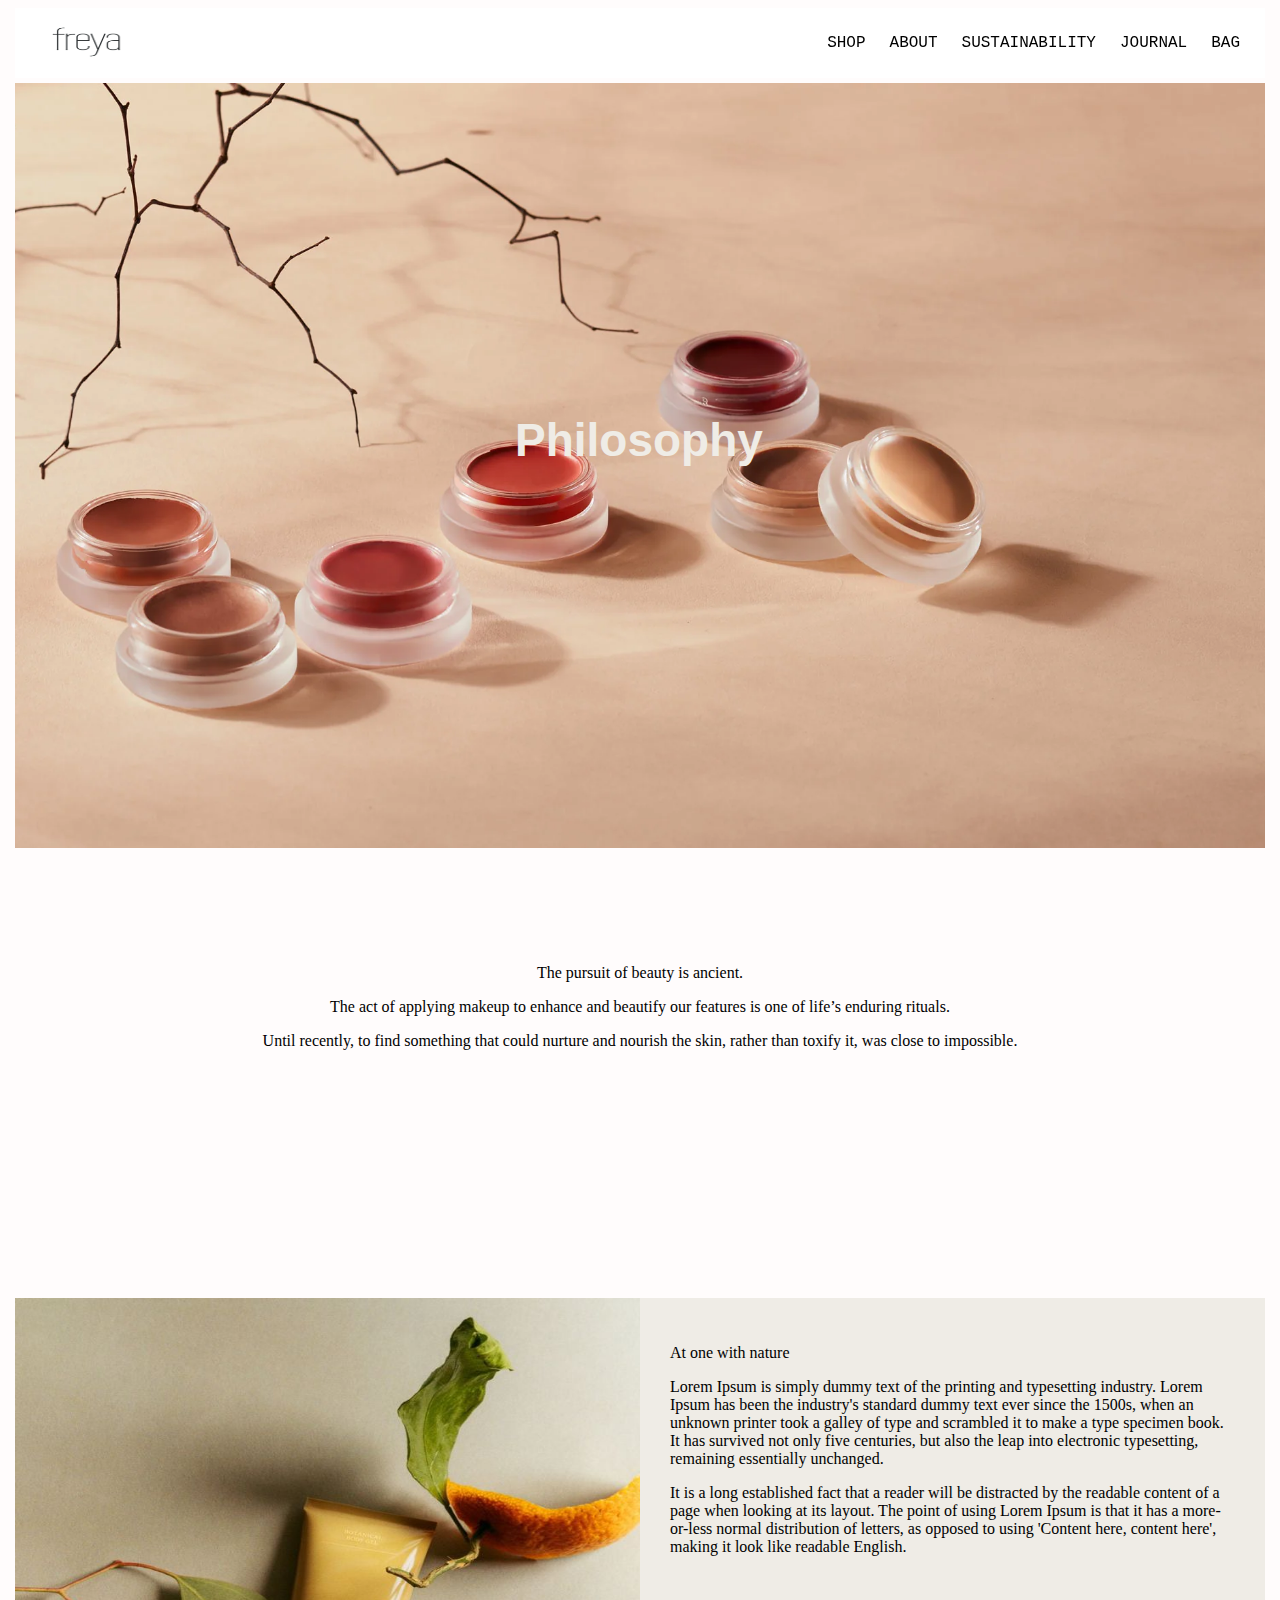
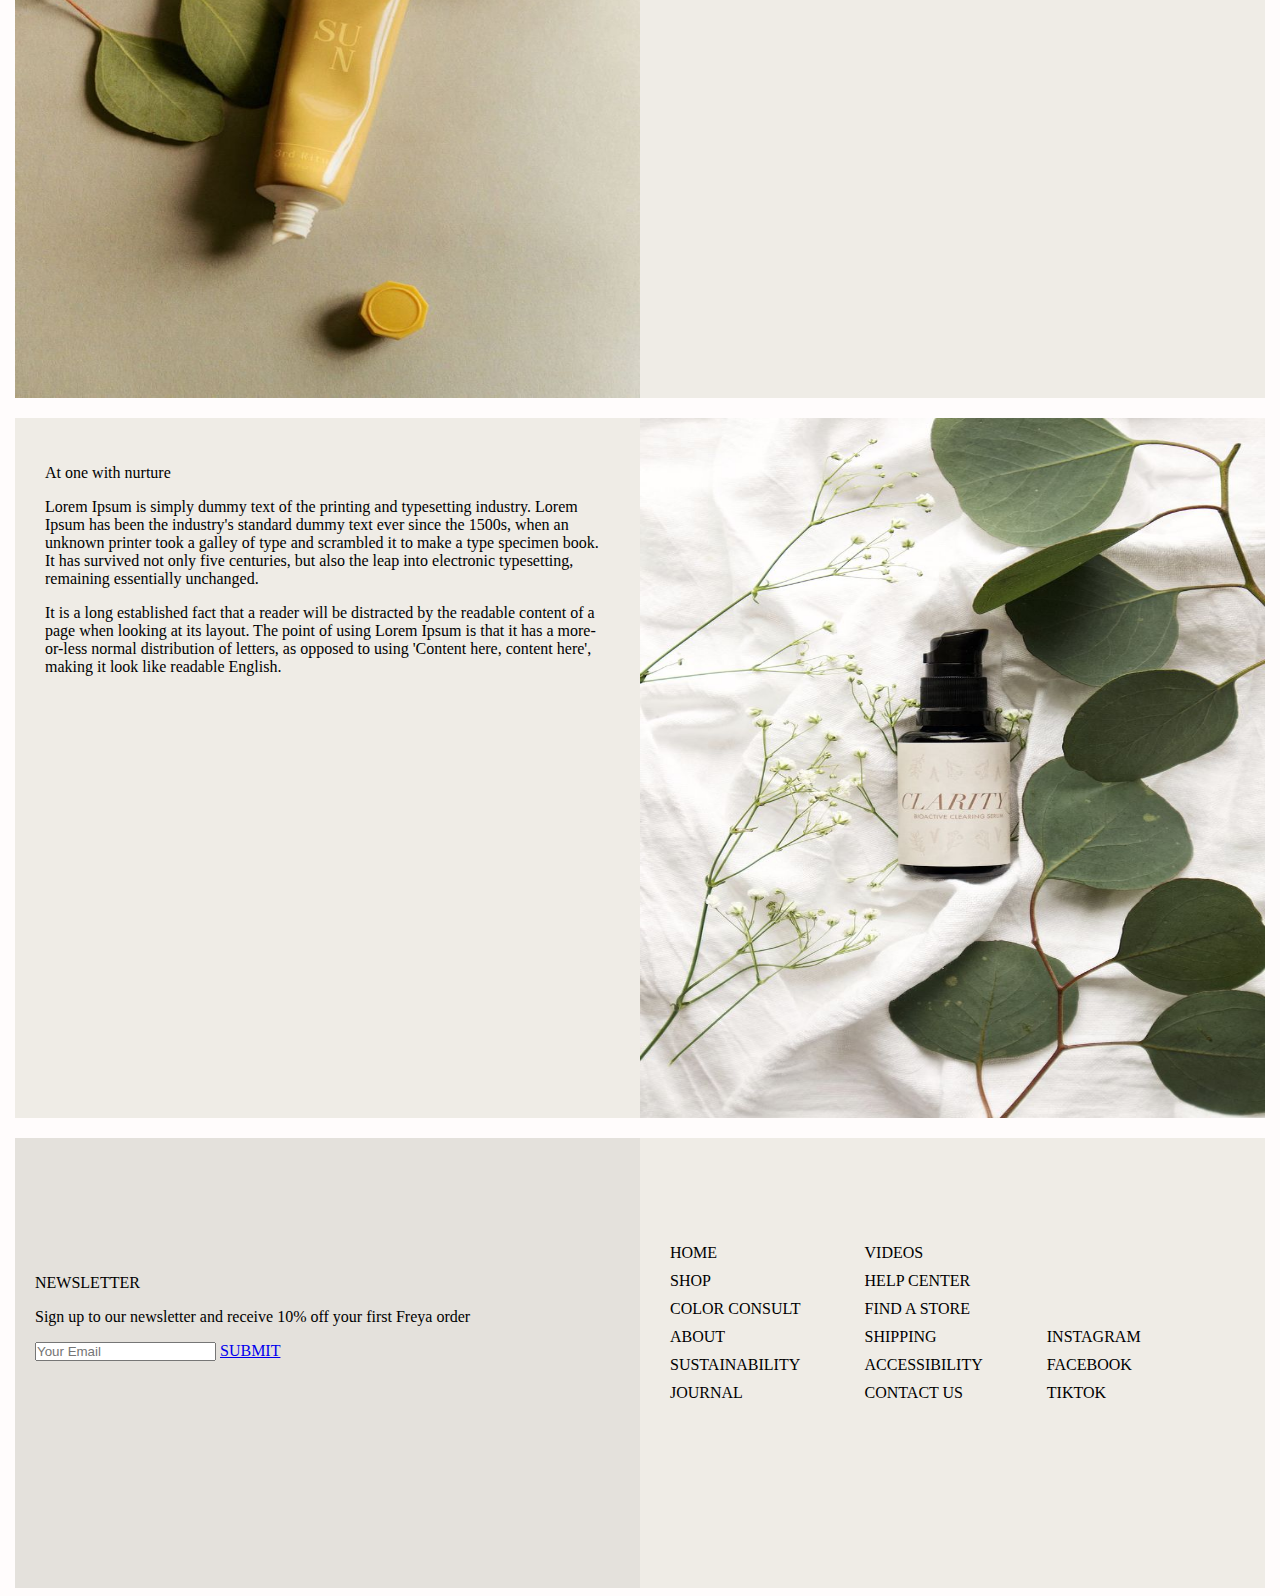
==== about.html @ a2d4e34c "Assignment5-commit" ====
<!DOCTYPE html>
<html lang="en">
<head>
    <meta charset="UTF-8">
    <meta name="viewport" content="width=device-width, initial-scale=1.0">
    <title>Document</title>
    <link rel="stylesheet" href="scss/style.css">
</head>
<body>
    <header>
        <nav>
            <a href="index.html"><img src="images/freya.png" alt="freya" class="logo"></a>
            <ul>
                <li><a href="index.html">SHOP</a></li>
                <li><a href="/about.html">ABOUT</a></li>
                <li><a href="index.html">SUSTAINABILITY</a></li>
                <li><a href="index.html">JOURNAL</a></li>
                <li><a href="index.html">BAG</a></li>
            </ul>
        </nav>
    </header>

    <div id="philosophy">
            <h4>Philosophy</h4>
    </div>
    <div id="philosophy-text">
        <p class="text1">The pursuit of beauty is ancient.</p>
        <p class="text2">The act of applying makeup to enhance and beautify our features is one of life’s enduring rituals.</p>
        <p class="text3">Until recently, to find something that could nurture and nourish the skin, rather than toxify it, was close to impossible.</p>
    </div>
    <div id="about-1">
        <img src="images/img26.jpeg" alt="products">
        <div class="about1-text">
            <p>At one with nature</p>
            <p>Lorem Ipsum is simply dummy text of the printing and typesetting industry. Lorem Ipsum has been the industry's standard dummy text ever since the 1500s, when an unknown printer took a galley of type and scrambled it to make a type specimen book. It has survived not only five centuries, but also the leap into electronic typesetting, remaining essentially unchanged.</p>
            <p>It is a long established fact that a reader will be distracted by the readable content of a page when looking at its layout. The point of using Lorem Ipsum is that it has a more-or-less normal distribution of letters, as opposed to using 'Content here, content here', making it look like readable English.</p>
        </div>
    </div>
    <div id="about-2">  
        <div class="about2-text">
            <p>At one with nurture</p>
            <p>Lorem Ipsum is simply dummy text of the printing and typesetting industry. Lorem Ipsum has been the industry's standard dummy text ever since the 1500s, when an unknown printer took a galley of type and scrambled it to make a type specimen book. It has survived not only five centuries, but also the leap into electronic typesetting, remaining essentially unchanged.</p>
            <p>It is a long established fact that a reader will be distracted by the readable content of a page when looking at its layout. The point of using Lorem Ipsum is that it has a more-or-less normal distribution of letters, as opposed to using 'Content here, content here', making it look like readable English.</p>
        </div>
        <img src="images/img21.jpeg" alt="products">
    </div>
    <footer class="footer">
        <div class="footer-newsletter">
            <div class="footer-newsletter-text">
                <p>NEWSLETTER</p>
                <p>Sign up to our newsletter and receive 10% off your first Freya order</p>
                <div class="email-input">
                    <input type="text" placeholder="Your Email">
                    <a href="#">SUBMIT</a>
                </div>
                <!-- <ul>
                    LIST OF ALL VEGAN, CRUELTY FREE, ETC
                </ul> -->
            </div>
        </div>
        <div class="footer-contact">
            <div class="col">
                <ul>
                    <li>HOME</li>
                    <li>SHOP</li>
                    <li>COLOR CONSULT</li>
                    <li>ABOUT</li>
                    <li>SUSTAINABILITY</li>
                    <li>JOURNAL</li>
                </ul>
            </div>
            <div class="col">
                <ul>
                    <li>VIDEOS</li>
                    <li>HELP CENTER</li>
                    <li>FIND A STORE</li>
                    <li>SHIPPING</li>
                    <li>ACCESSIBILITY</li>
                    <li>CONTACT US</li>
                </ul>
            </div>
            <div class="col">
                <ul>
                    <li>INSTAGRAM</li>
                    <li>FACEBOOK</li>
                    <li>TIKTOK</li>
                </ul>
            </div>
        </div>
    </footer>
</body>
</html>
---- scss/style.css ----
.perfect-shade-wrapper .perfect-shade-info .perfect-shade-content .perfect-shade-btn, #section2 .env-text .btn-philosophy, #intro .text .btn_discover {
  position: relative;
  align-self: center;
  background-color: #EFECE6;
  padding: 15px 60px;
  margin: 0 auto;
  display: block;
  border-width: 0;
}

.perfect-shade-wrapper .perfect-shade-info .perfect-shade-content .perfect-shade-btn, #section2 .env-text .btn-philosophy, #intro .text .btn_discover {
  position: relative;
  align-self: center;
  background-color: #EFECE6;
  padding: 15px 60px;
  margin: 0 auto;
  display: block;
  border-width: 0;
}

* {
  box-sizing: border-box;
  margin-left: 0;
  margin-right: 0;
  padding: 0;
  scroll-behavior: smooth;
}

body {
  margin-left: 15px;
  margin-right: 15px;
  background-color: #fffcfc;
}

:root {
  --primary: #EFECE6;
}

header {
  background-color: white;
}
header nav {
  position: sticky;
  top: 0;
  display: flex;
  justify-content: space-between;
  flex-wrap: wrap;
  align-items: center;
  margin-left: 15px;
  margin-right: 15px;
  margin-top: 5px;
  margin-bottom: 5px;
}
header nav img {
  width: 120px;
  height: 60px;
}
header nav ul li {
  margin: 10px;
  display: inline-block;
  font-family: "Courier New", Courier, monospace;
}
header nav ul li a {
  text-decoration: none;
  color: black;
}

#intro {
  background-image: url(/images/img39.jpeg);
  background-position: center;
  background-size: cover;
  height: 75vh;
  position: relative;
  margin-bottom: 20px;
}
#intro .text {
  position: absolute;
  margin-top: 300px;
  color: whitesmoke;
  text-align: center;
}
#intro .text .heading-text {
  font-size: 30px;
}
#intro .text .para-text {
  margin-left: 100px;
  margin-right: 100px;
  font-size: 20px;
}
#intro .text .btn_discover {
  padding: 15px 40px;
}
#intro .text .btn_discover:hover {
  background-color: black;
  color: whitesmoke;
  transition: 1s;
}

#section2 {
  display: flex;
  margin-bottom: 20px;
  height: 90vh;
}
#section2 img {
  width: 50%;
  float: left;
}
#section2 .env-text {
  width: 50%;
  padding: 30px;
  background-color: var(--primary);
}
#section2 .env-text li {
  list-style: none;
}
#section2 .env-text .btn-philosophy {
  background-color: #d9d3c9;
}
#section2 .env-text .btn-philosophy:hover {
  background-color: black;
  color: whitesmoke;
  transition: 1s;
}

.perfect-shade-wrapper {
  overflow: hidden;
  display: grid;
  grid-template-columns: repeat(5, 1fr);
  grid-auto-rows: auto;
}
.perfect-shade-wrapper .perfect-shade-info {
  grid-row-start: 2;
  grid-column-start: 2;
  grid-row-end: 3;
  grid-column-end: 5;
  display: flex;
  justify-content: center;
  align-items: center;
  text-align: center;
  padding: 13px 13px 47px;
}
.perfect-shade-wrapper .perfect-shade-info .perfect-shade-content .perfect-shade-title {
  font-size: 40px;
  font-family: sans-serif;
  font-weight: normal;
}
.perfect-shade-wrapper .perfect-shade-info .perfect-shade-content .perfect-shade-title em {
  font-family: serif;
  font-style: italic;
}
.perfect-shade-wrapper .perfect-shade-info .perfect-shade-content .perfect-shade-btn {
  background-color: #d9d3c9;
}
.perfect-shade-wrapper .perfect-shade-info .perfect-shade-content .perfect-shade-btn:hover {
  background-color: black;
  color: whitesmoke;
  transition: 1s;
}
.perfect-shade-wrapper .perfect-shade-item1 {
  display: grid;
  grid-row-start: 1;
  grid-column-start: 1;
  grid-row-end: 4;
  grid-column-end: 1;
  align-items: center;
  display: flex;
  max-width: 160px;
  margin-left: 50px;
}
.perfect-shade-wrapper .perfect-shade-item1 img {
  width: 100%;
  height: 30%;
  -o-object-fit: cover;
     object-fit: cover;
}
.perfect-shade-wrapper .perfect-shade-item2 {
  grid-row-start: 1;
  grid-column-start: 2;
  grid-row-end: 1;
  grid-column-end: 6;
  width: 100%;
  max-width: 180px;
  margin-left: 200px;
  padding-left: 20px;
}
.perfect-shade-wrapper .perfect-shade-item2 img {
  width: 80%;
  height: 80%;
  margin-top: 20px;
  -o-object-fit: cover;
     object-fit: cover;
}
.perfect-shade-wrapper .perfect-shade-item3 {
  grid-row-start: 2;
  grid-column-start: 5;
  grid-row-end: 4;
  grid-column-end: 6;
  width: 100%;
  margin-top: -60px;
}
.perfect-shade-wrapper .perfect-shade-item3 img {
  width: 80%;
}
.perfect-shade-wrapper .perfect-shade-item4 {
  grid-row-start: 3;
  grid-column-start: 2;
  grid-row-end: 4;
  grid-column-end: 4;
  width: 100%;
  max-width: 220px;
}
.perfect-shade-wrapper .perfect-shade-item4 img {
  margin-left: 50px;
  margin-top: 50px;
  width: 100%;
  height: 75%;
  -o-object-fit: cover;
     object-fit: cover;
}
.perfect-shade-wrapper .perfect-shade-item5 {
  grid-row-start: 3;
  grid-column-start: 4;
  grid-row-end: 4;
  grid-column-end: 5;
  width: 100%;
  max-width: 167px;
}
.perfect-shade-wrapper .perfect-shade-item5 img {
  margin-top: 10px;
  width: 100%;
  height: 50%;
  -o-object-fit: cover;
     object-fit: cover;
}

.product-grid-list {
  background-color: #EFECE6;
  display: grid;
  grid-template-columns: repeat(auto-fit, minmax(220px, 1fr));
  grid-gap: 40px;
  margin-bottom: 30px;
  padding: 0px 30px;
  max-height: 800px;
}
.product-grid-list .back-img {
  margin-top: 40px;
}
.product-grid-list .back-img p {
  margin-top: -40px;
  margin-left: 10px;
  font-family: sans-serif;
}
.product-grid-list .back-img .p-even {
  color: #000;
}
.product-grid-list .back-img .p-odd {
  color: #fff;
}
.product-grid-list .back-img:hover .front-img {
  height: 100%;
  overflow: hidden;
}
.product-grid-list img {
  width: 100%;
  height: 80%;
}

.footer {
  display: flex;
  height: 50vh;
}
.footer-newsletter {
  flex: 1;
  background-color: #E4E1DC;
  display: inline-block;
  padding-top: 120px;
}
.footer-newsletter-text {
  margin-left: 20px;
}
.footer-contact {
  flex: 1;
  background-color: #EFECE6;
}
.footer-contact .col {
  display: inline-block;
  margin: 20px;
  padding-top: 70px;
}
.footer-contact .col ul li {
  list-style-type: none;
  margin: 10px;
}

#philosophy {
  background-image: url(/images/img47.webp);
  background-position: center;
  background-size: cover;
  height: 85vh;
  position: relative;
}
#philosophy h4 {
  position: absolute;
  margin-top: 330px;
  left: 40%;
  font-size: 46px;
  color: #EFECE6;
  text-decoration: none;
  font-family: "Franklin Gothic Medium", "Arial Narrow", Arial, sans-serif;
}

#philosophy-text {
  height: 50vh;
  padding-top: 100px;
}
#philosophy-text p {
  text-align: center;
}

#about-1 {
  display: flex;
  margin-bottom: 20px;
  max-height: 700px;
}
#about-1 img {
  max-width: 50%;
  float: left;
}
#about-1 .about1-text {
  max-width: 50%;
  padding: 30px;
  background-color: #EFECE6;
}

#about-2 {
  display: flex;
  margin-bottom: 20px;
  max-height: 700px;
}
#about-2 img {
  max-width: 50%;
}
#about-2 .about2-text {
  max-width: 50%;
  float: left;
  padding: 30px;
  background-color: #EFECE6;
}/*# sourceMappingURL=style.css.map */
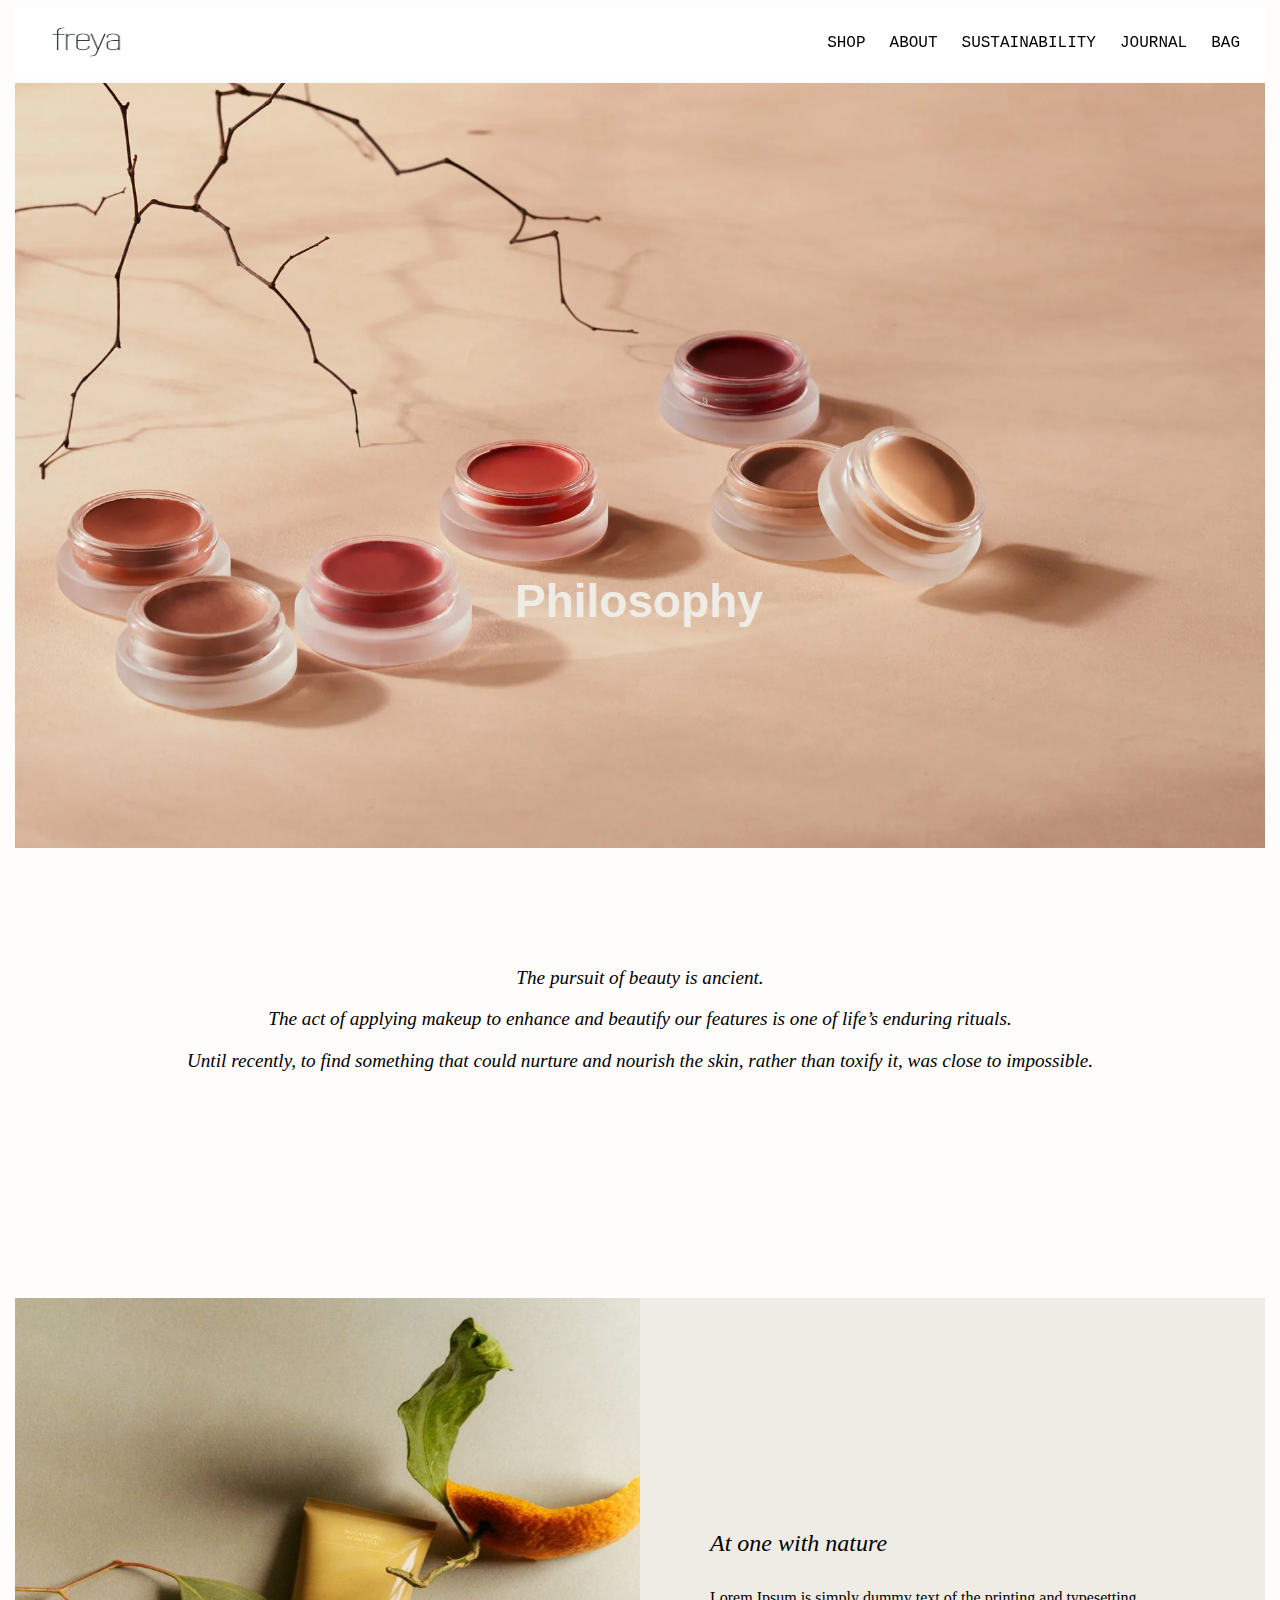
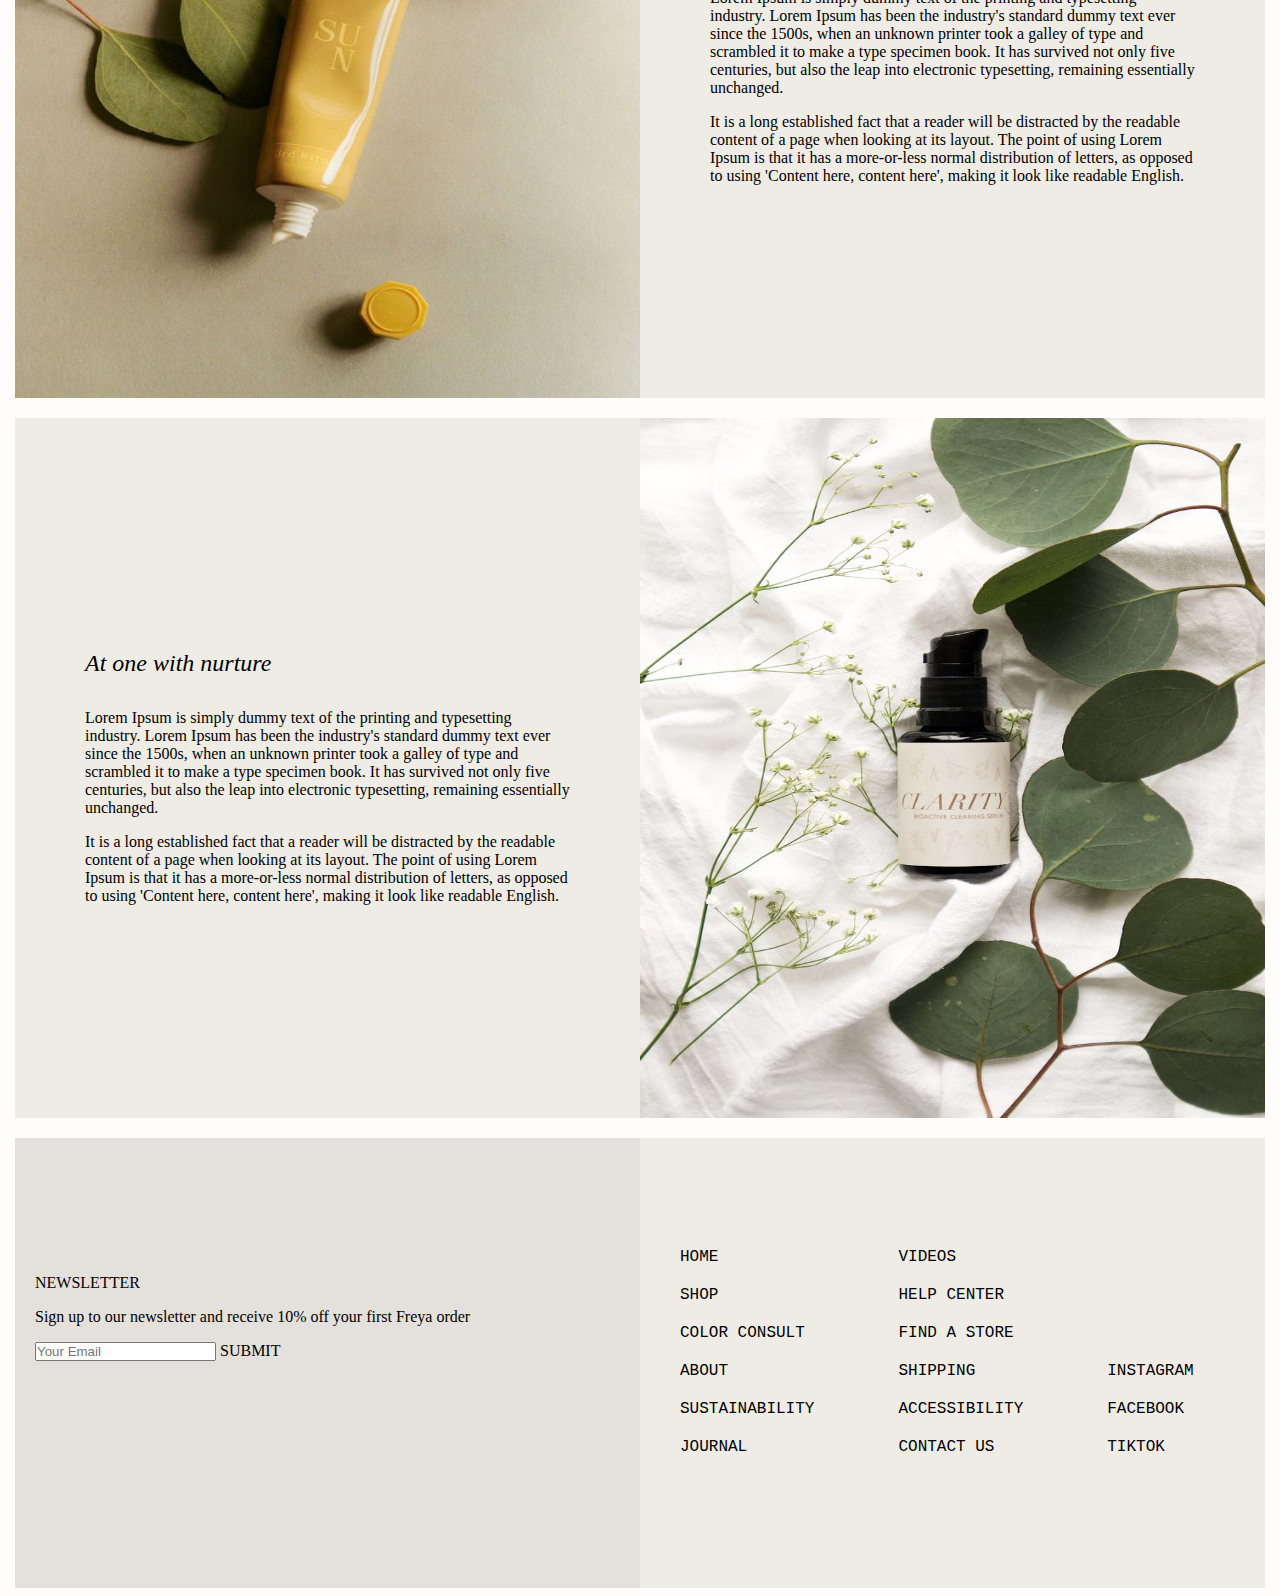
==== commit d51b4e88: "styled the text" ====
--- a/about.html
+++ b/about.html
@@ -12,7 +12,7 @@
             <a href="index.html"><img src="images/freya.png" alt="freya" class="logo"></a>
             <ul>
                 <li><a href="index.html">SHOP</a></li>
-                <li><a href="/about.html">ABOUT</a></li>
+                <li><a href="about.html">ABOUT</a></li>
                 <li><a href="index.html">SUSTAINABILITY</a></li>
                 <li><a href="index.html">JOURNAL</a></li>
                 <li><a href="index.html">BAG</a></li>
@@ -31,14 +31,14 @@
     <div id="about-1">
         <img src="images/img26.jpeg" alt="products">
         <div class="about1-text">
-            <p>At one with nature</p>
+            <h4>At one with nature</h4>
             <p>Lorem Ipsum is simply dummy text of the printing and typesetting industry. Lorem Ipsum has been the industry's standard dummy text ever since the 1500s, when an unknown printer took a galley of type and scrambled it to make a type specimen book. It has survived not only five centuries, but also the leap into electronic typesetting, remaining essentially unchanged.</p>
             <p>It is a long established fact that a reader will be distracted by the readable content of a page when looking at its layout. The point of using Lorem Ipsum is that it has a more-or-less normal distribution of letters, as opposed to using 'Content here, content here', making it look like readable English.</p>
         </div>
     </div>
     <div id="about-2">  
         <div class="about2-text">
-            <p>At one with nurture</p>
+            <h4>At one with nurture</h4>
             <p>Lorem Ipsum is simply dummy text of the printing and typesetting industry. Lorem Ipsum has been the industry's standard dummy text ever since the 1500s, when an unknown printer took a galley of type and scrambled it to make a type specimen book. It has survived not only five centuries, but also the leap into electronic typesetting, remaining essentially unchanged.</p>
             <p>It is a long established fact that a reader will be distracted by the readable content of a page when looking at its layout. The point of using Lorem Ipsum is that it has a more-or-less normal distribution of letters, as opposed to using 'Content here, content here', making it look like readable English.</p>
         </div>
--- a/scss/style.css
+++ b/scss/style.css
@@ -6,16 +6,8 @@
   margin: 0 auto;
   display: block;
   border-width: 0;
-}
-
-.perfect-shade-wrapper .perfect-shade-info .perfect-shade-content .perfect-shade-btn, #section2 .env-text .btn-philosophy, #intro .text .btn_discover {
-  position: relative;
-  align-self: center;
-  background-color: #EFECE6;
-  padding: 15px 60px;
-  margin: 0 auto;
-  display: block;
-  border-width: 0;
+  font-family: "Courier New", Courier, monospace;
+  font-size: medium;
 }
 
 * {
@@ -59,10 +51,26 @@
   margin: 10px;
   display: inline-block;
   font-family: "Courier New", Courier, monospace;
+  position: relative;
 }
 header nav ul li a {
   text-decoration: none;
   color: black;
+}
+header nav ul li a::after {
+  content: "";
+  left: 0;
+  bottom: -5px;
+  width: 0;
+  height: 1px;
+  transition: transform 0.7s ease-in-out;
+  background: black;
+  position: absolute;
+  transform: scaleX(0);
+}
+header nav ul li a:hover::after {
+  width: 100%;
+  transform: scaleX(1);
 }
 
 #intro {
@@ -75,20 +83,25 @@
 }
 #intro .text {
   position: absolute;
-  margin-top: 300px;
+  margin-top: 230px;
   color: whitesmoke;
   text-align: center;
 }
 #intro .text .heading-text {
-  font-size: 30px;
+  font-size: 50px;
+  font-style: italic;
+  margin-bottom: 30px;
+  margin-left: 150px;
+  margin-right: 150px;
 }
 #intro .text .para-text {
-  margin-left: 100px;
-  margin-right: 100px;
-  font-size: 20px;
+  margin-left: 150px;
+  margin-right: 150px;
+  font-size: 16px;
 }
 #intro .text .btn_discover {
   padding: 15px 40px;
+  margin-top: 20px;
 }
 #intro .text .btn_discover:hover {
   background-color: black;
@@ -107,14 +120,35 @@
 }
 #section2 .env-text {
   width: 50%;
-  padding: 30px;
+  padding: 90px 70px 40px 70px;
   background-color: var(--primary);
+}
+#section2 .env-text .heading1 {
+  font-size: 40px;
+  font-style: italic;
+  font-weight: lighter;
+}
+#section2 .env-text .heading2 {
+  font-size: 20px;
+  font-style: italic;
+  font-weight: lighter;
+  text-align: right;
+}
+#section2 .env-text p {
+  font-size: 15px;
+}
+#section2 .env-text .text-list {
+  display: flex;
+  justify-content: space-between;
+  margin-top: 40px;
 }
 #section2 .env-text li {
   list-style: none;
 }
 #section2 .env-text .btn-philosophy {
   background-color: #d9d3c9;
+  margin-left: 0px;
+  margin-top: 40px;
 }
 #section2 .env-text .btn-philosophy:hover {
   background-color: black;
@@ -130,14 +164,14 @@
 }
 .perfect-shade-wrapper .perfect-shade-info {
   grid-row-start: 2;
+  grid-row-end: 3;
   grid-column-start: 2;
-  grid-row-end: 3;
   grid-column-end: 5;
   display: flex;
   justify-content: center;
   align-items: center;
   text-align: center;
-  padding: 13px 13px 47px;
+  padding: 13px 70px 47px;
 }
 .perfect-shade-wrapper .perfect-shade-info .perfect-shade-content .perfect-shade-title {
   font-size: 40px;
@@ -157,7 +191,6 @@
   transition: 1s;
 }
 .perfect-shade-wrapper .perfect-shade-item1 {
-  display: grid;
   grid-row-start: 1;
   grid-column-start: 1;
   grid-row-end: 4;
@@ -175,8 +208,8 @@
 }
 .perfect-shade-wrapper .perfect-shade-item2 {
   grid-row-start: 1;
+  grid-row-end: 1;
   grid-column-start: 2;
-  grid-row-end: 1;
   grid-column-end: 6;
   width: 100%;
   max-width: 180px;
@@ -233,6 +266,11 @@
      object-fit: cover;
 }
 
+.product-grid h2 {
+  text-decoration: none;
+  font-style: italic;
+  font-weight: lighter;
+}
 .product-grid-list {
   background-color: #EFECE6;
   display: grid;
@@ -247,8 +285,8 @@
 }
 .product-grid-list .back-img p {
   margin-top: -40px;
-  margin-left: 10px;
-  font-family: sans-serif;
+  margin-left: 20px;
+  font-style: italic;
 }
 .product-grid-list .back-img .p-even {
   color: #000;
@@ -278,6 +316,13 @@
 .footer-newsletter-text {
   margin-left: 20px;
 }
+.footer-newsletter-text .title {
+  font-family: "Courier New", Courier, monospace;
+}
+.footer-newsletter-text .email-input a {
+  text-decoration: none;
+  color: black;
+}
 .footer-contact {
   flex: 1;
   background-color: #EFECE6;
@@ -288,8 +333,9 @@
   padding-top: 70px;
 }
 .footer-contact .col ul li {
+  font-family: "Courier New", Courier, monospace;
   list-style-type: none;
-  margin: 10px;
+  margin: 20px;
 }
 
 #philosophy {
@@ -301,7 +347,7 @@
 }
 #philosophy h4 {
   position: absolute;
-  margin-top: 330px;
+  top: 430px;
   left: 40%;
   font-size: 46px;
   color: #EFECE6;
@@ -315,6 +361,8 @@
 }
 #philosophy-text p {
   text-align: center;
+  font-style: italic;
+  font-size: larger;
 }
 
 #about-1 {
@@ -328,8 +376,14 @@
 }
 #about-1 .about1-text {
   max-width: 50%;
-  padding: 30px;
+  padding: 70px;
+  padding-top: 200px;
   background-color: #EFECE6;
+}
+#about-1 .about1-text h4 {
+  font-style: italic;
+  font-weight: lighter;
+  font-size: x-large;
 }
 
 #about-2 {
@@ -343,6 +397,12 @@
 #about-2 .about2-text {
   max-width: 50%;
   float: left;
-  padding: 30px;
+  padding: 70px;
+  padding-top: 200px;
   background-color: #EFECE6;
+}
+#about-2 .about2-text h4 {
+  font-style: italic;
+  font-weight: lighter;
+  font-size: x-large;
 }/*# sourceMappingURL=style.css.map */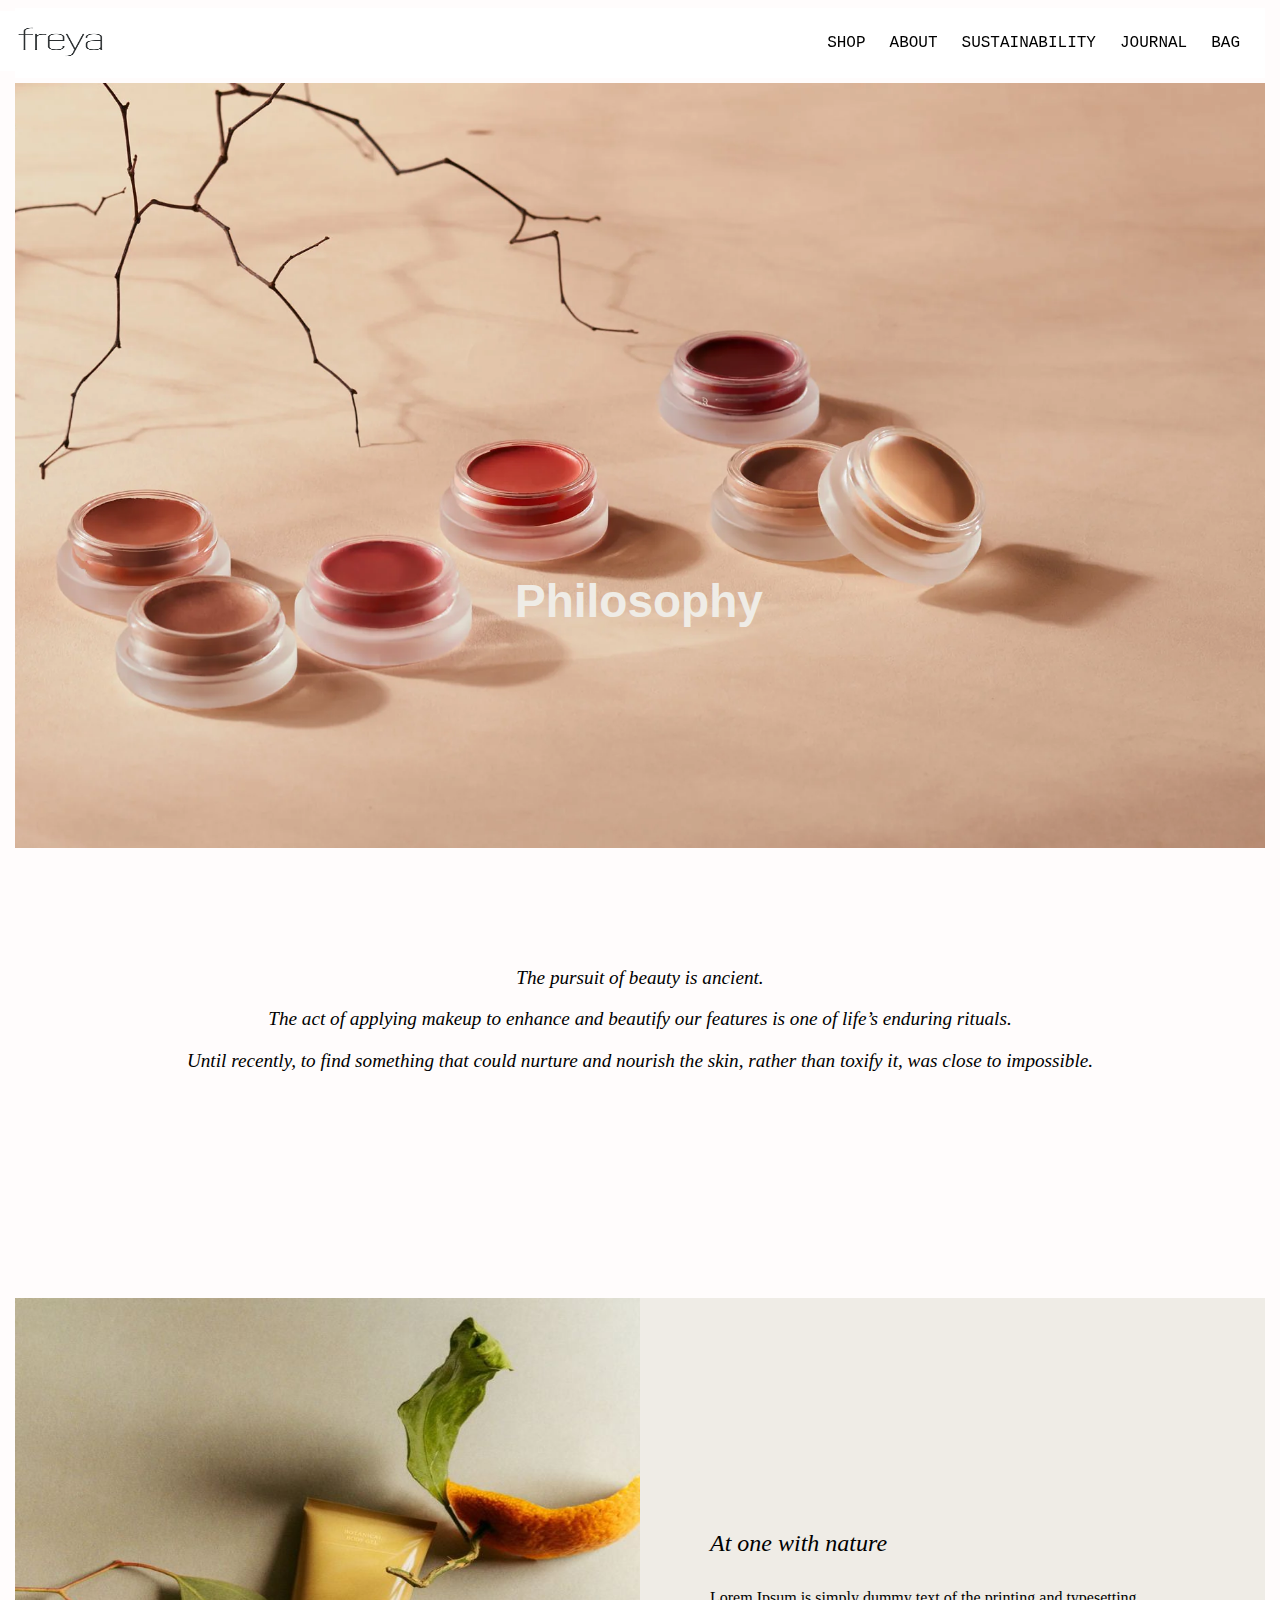
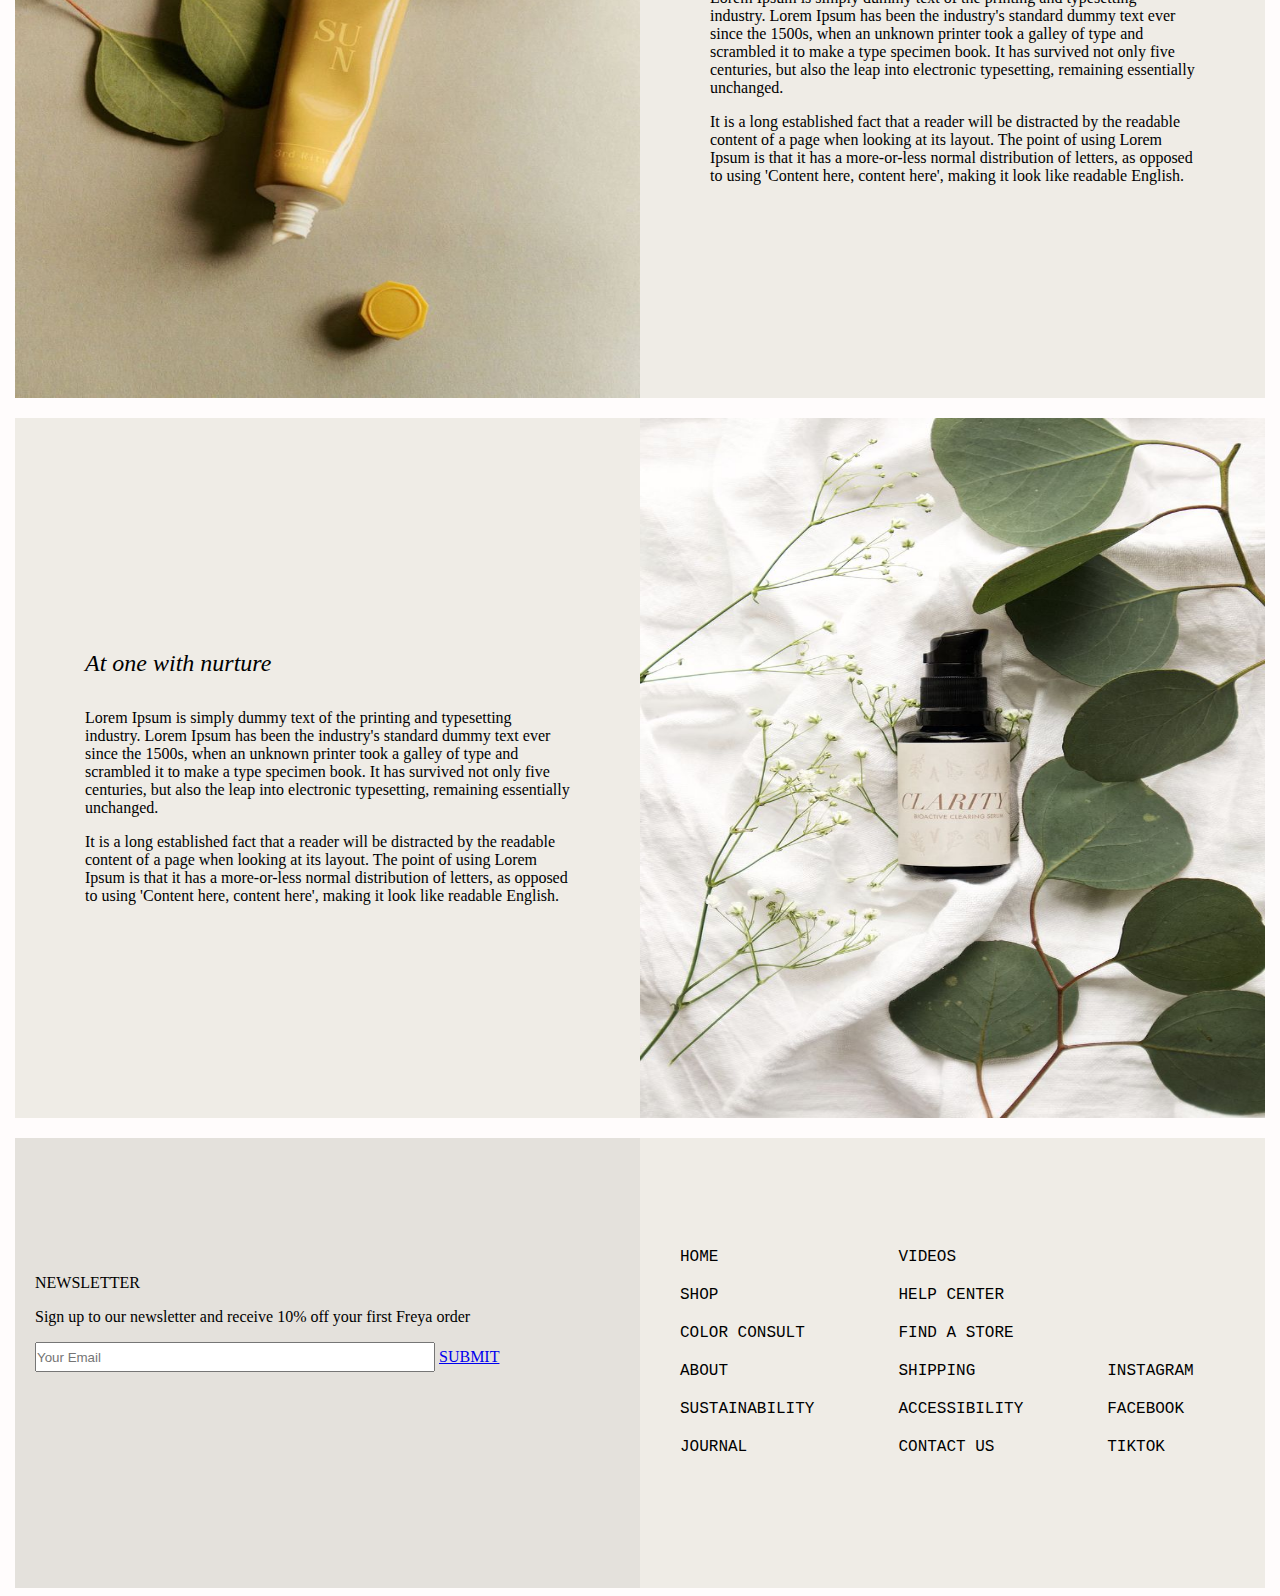
==== commit 9dac92da: "added readme file" ====
--- a/about.html
+++ b/about.html
@@ -11,11 +11,11 @@
         <nav>
             <a href="index.html"><img src="images/freya.png" alt="freya" class="logo"></a>
             <ul>
-                <li><a href="index.html">SHOP</a></li>
+                <li><a href="#">SHOP</a></li>
                 <li><a href="about.html">ABOUT</a></li>
-                <li><a href="index.html">SUSTAINABILITY</a></li>
-                <li><a href="index.html">JOURNAL</a></li>
-                <li><a href="index.html">BAG</a></li>
+                <li><a href="#">SUSTAINABILITY</a></li>
+                <li><a href="#">JOURNAL</a></li>
+                <li><a href="#">BAG</a></li>
             </ul>
         </nav>
     </header>
--- a/scss/style.css
+++ b/scss/style.css
@@ -1,4 +1,4 @@
-.perfect-shade-wrapper .perfect-shade-info .perfect-shade-content .perfect-shade-btn, #section2 .env-text .btn-philosophy, #intro .text .btn_discover {
+.footer-newsletter-text .btn-submit, .perfect-shade-wrapper .perfect-shade-info .perfect-shade-content .perfect-shade-btn, #section2 .env-text .btn-philosophy, #intro .text .btn_discover {
   position: relative;
   align-self: center;
   background-color: #EFECE6;
@@ -44,8 +44,9 @@
   margin-bottom: 5px;
 }
 header nav img {
-  width: 120px;
+  width: 150px;
   height: 60px;
+  margin-left: -40px;
 }
 header nav ul li {
   margin: 10px;
@@ -175,11 +176,10 @@
 }
 .perfect-shade-wrapper .perfect-shade-info .perfect-shade-content .perfect-shade-title {
   font-size: 40px;
+  font-weight: 20;
+}
+.perfect-shade-wrapper .perfect-shade-info .perfect-shade-content .perfect-shade-title em {
   font-family: sans-serif;
-  font-weight: normal;
-}
-.perfect-shade-wrapper .perfect-shade-info .perfect-shade-content .perfect-shade-title em {
-  font-family: serif;
   font-style: italic;
 }
 .perfect-shade-wrapper .perfect-shade-info .perfect-shade-content .perfect-shade-btn {
@@ -319,9 +319,20 @@
 .footer-newsletter-text .title {
   font-family: "Courier New", Courier, monospace;
 }
-.footer-newsletter-text .email-input a {
+.footer-newsletter-text .email-input input {
+  width: 400px;
+  height: 30px;
+  background-color: btn-bg-color;
   text-decoration: none;
-  color: black;
+}
+.footer-newsletter-text .btn-submit {
+  margin-left: 0px;
+  margin-top: 20px;
+}
+.footer-newsletter-text .btn-submit:hover {
+  background-color: black;
+  color: whitesmoke;
+  transition: 1s;
 }
 .footer-contact {
   flex: 1;
@@ -405,4 +416,32 @@
   font-style: italic;
   font-weight: lighter;
   font-size: x-large;
+}
+
+@media (max-width: 700px) {
+  #intro .text {
+    margin-top: 10px;
+  }
+  #intro .text .heading-text {
+    font-size: 30px;
+    font-style: italic;
+    margin-bottom: 30px;
+    margin-left: 30px;
+    margin-right: 30px;
+    margin-top: 60px;
+  }
+  #intro .text .para-text {
+    margin-left: 50px;
+    margin-right: 50px;
+    font-size: 16px;
+  }
+  #intro .text .btn_discover {
+    padding: 15px 40px;
+    margin-top: 20px;
+  }
+  #intro .text .btn_discover:hover {
+    background-color: black;
+    color: whitesmoke;
+    transition: 1s;
+  }
 }/*# sourceMappingURL=style.css.map */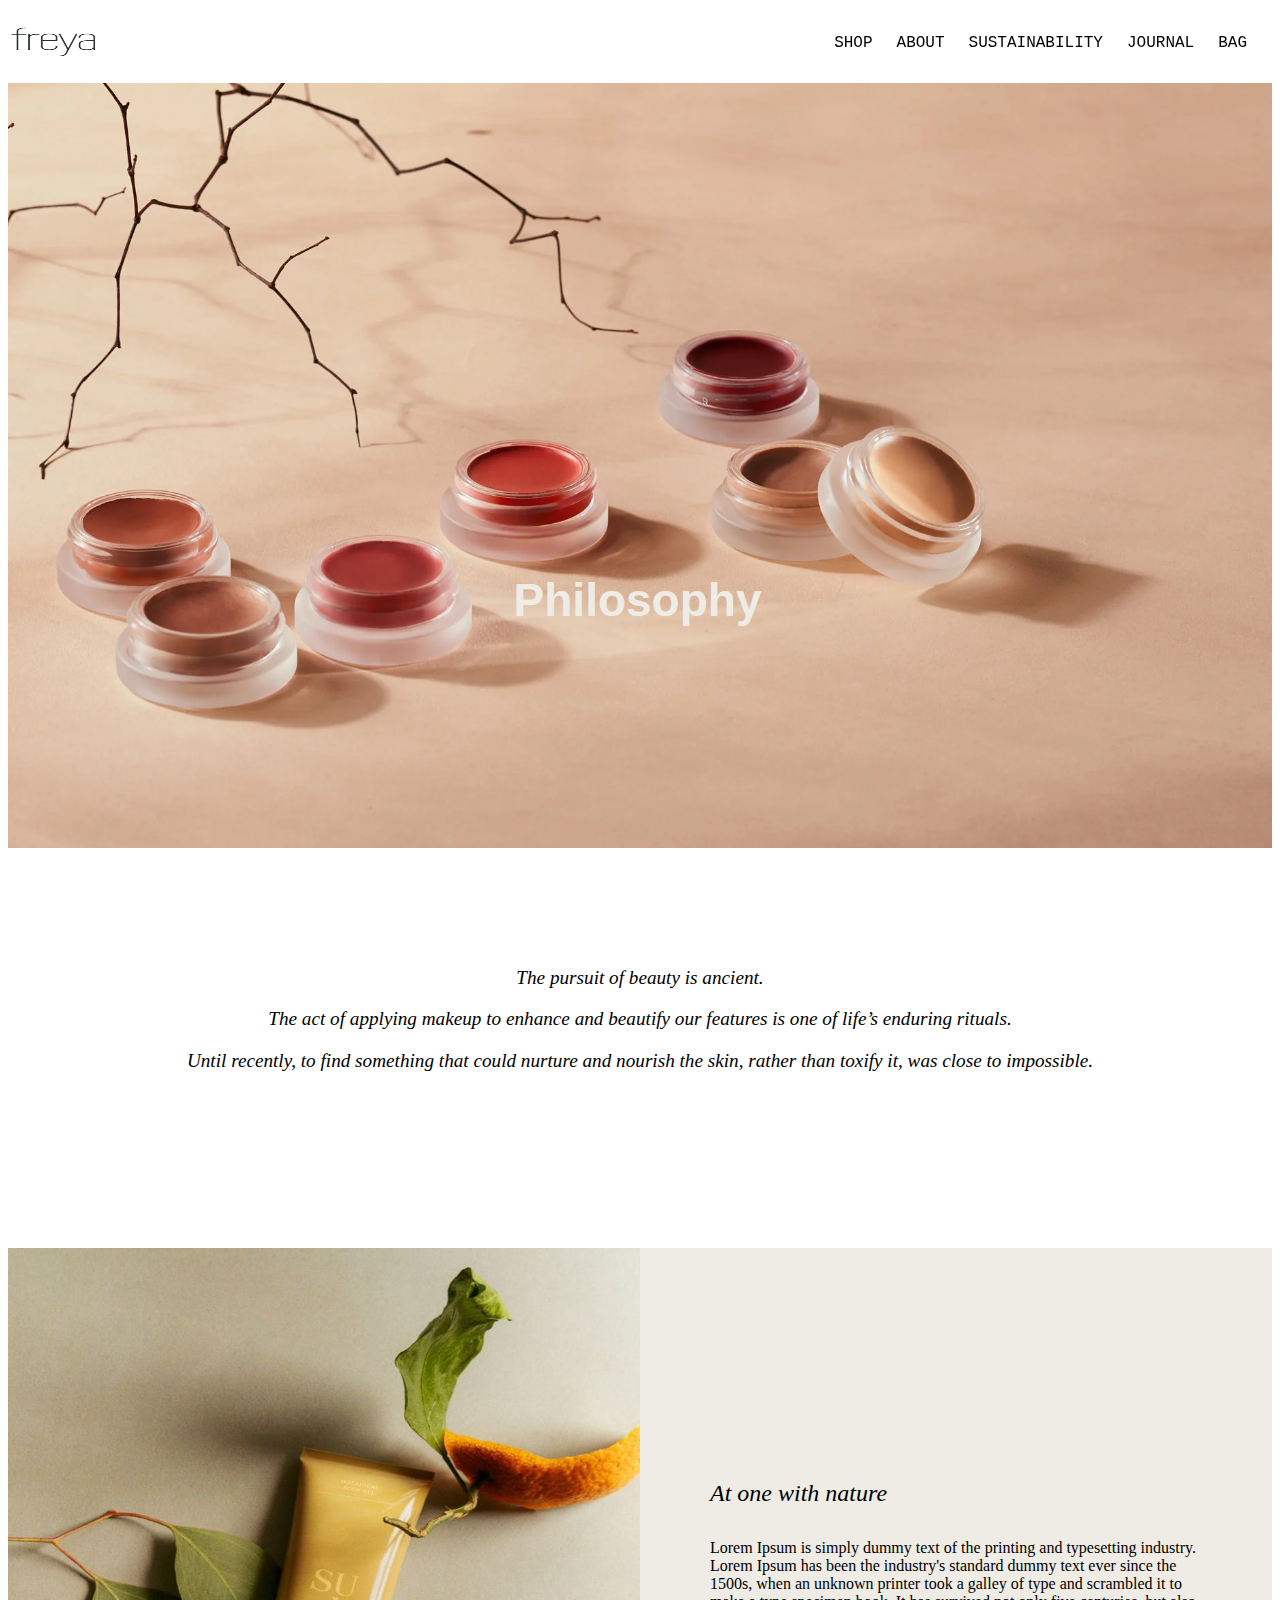
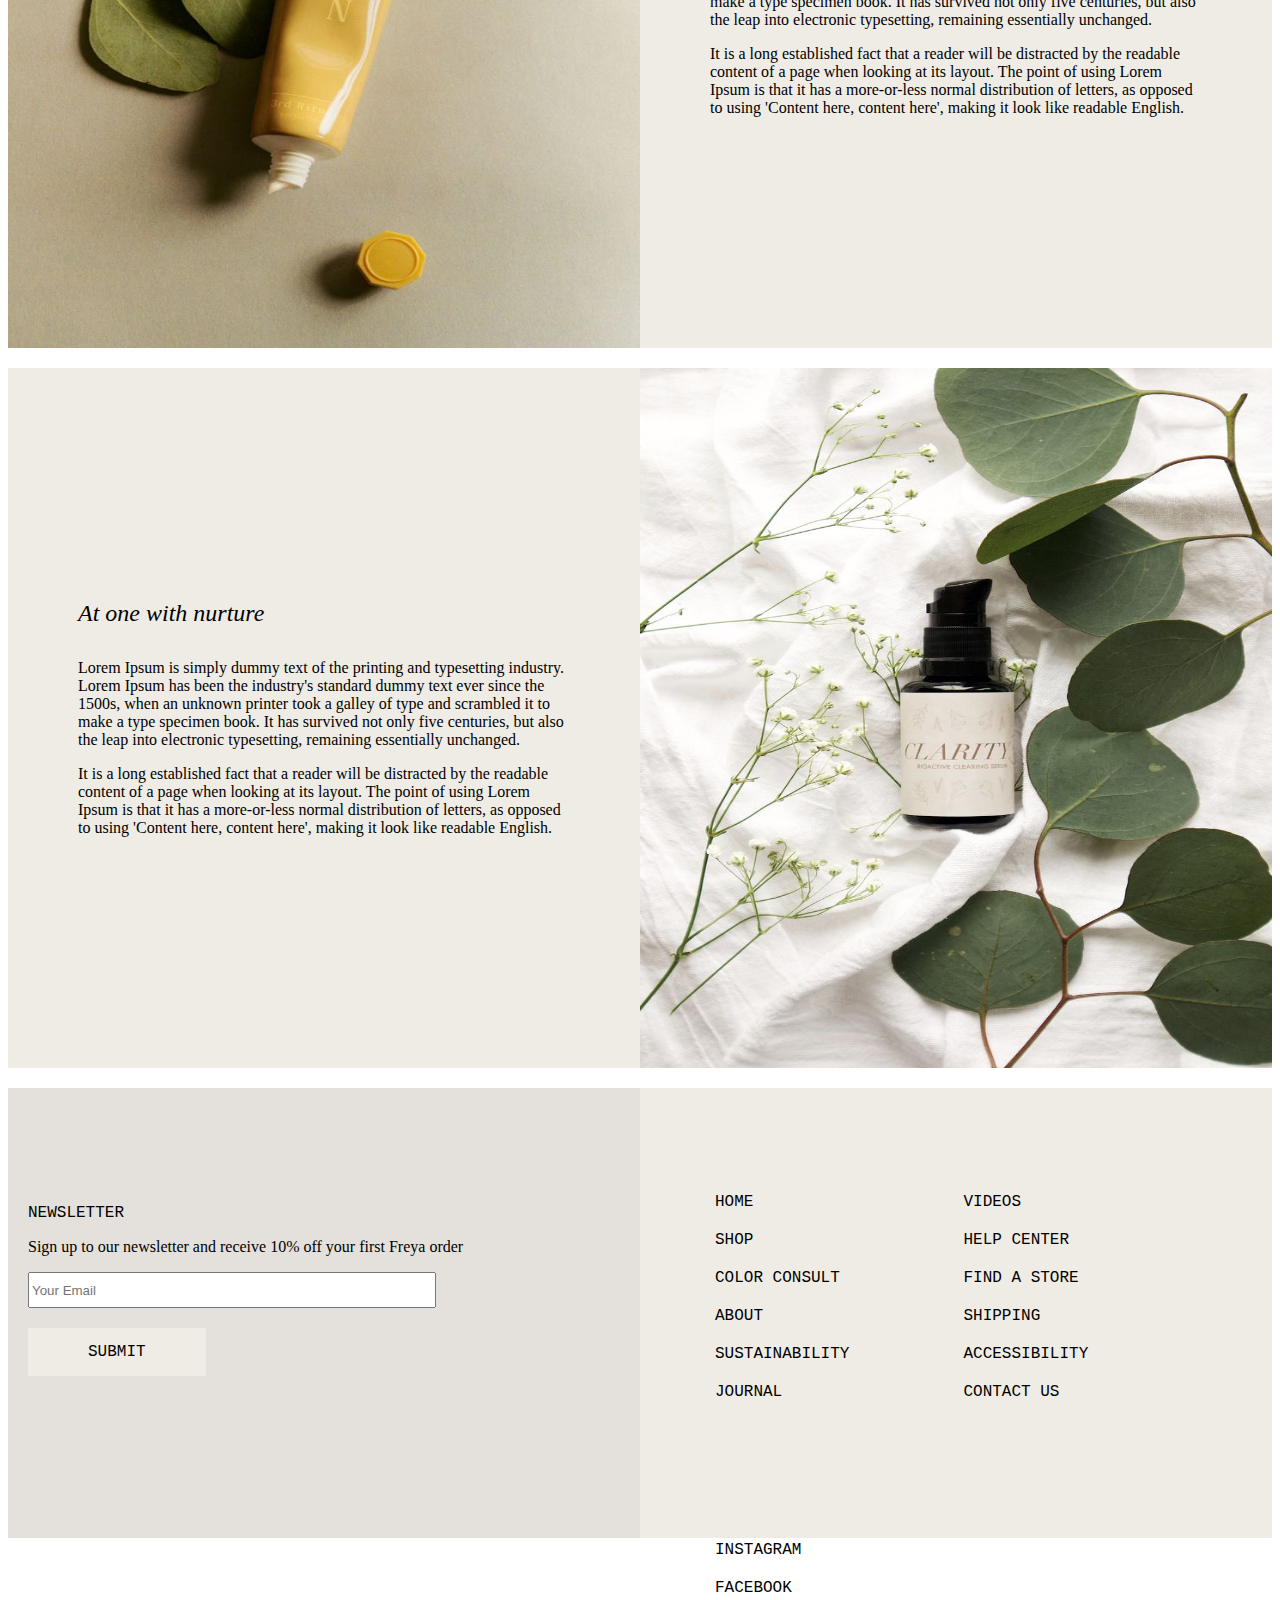
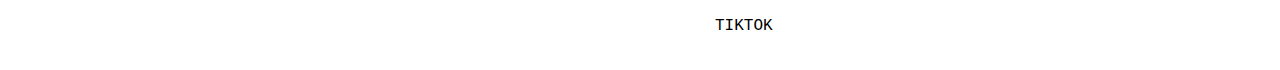
==== commit 39f2db0e: "arranged into scss folders" ====
--- a/about.html
+++ b/about.html
@@ -4,7 +4,9 @@
     <meta charset="UTF-8">
     <meta name="viewport" content="width=device-width, initial-scale=1.0">
     <title>Document</title>
-    <link rel="stylesheet" href="scss/style.css">
+    <link rel="stylesheet" href="scss/about/style_about.css">
+    <link rel="stylesheet" href="scss/footer/style_footer.css">
+    <link rel="stylesheet" href="scss/nav/style_nav.css">
 </head>
 <body>
     <header>
@@ -47,12 +49,12 @@
     <footer class="footer">
         <div class="footer-newsletter">
             <div class="footer-newsletter-text">
-                <p>NEWSLETTER</p>
+                <p class="title">NEWSLETTER</p>
                 <p>Sign up to our newsletter and receive 10% off your first Freya order</p>
                 <div class="email-input">
                     <input type="text" placeholder="Your Email">
-                    <a href="#">SUBMIT</a>
                 </div>
+                <button class="btn-submit" href="#">SUBMIT</button>
                 <!-- <ul>
                     LIST OF ALL VEGAN, CRUELTY FREE, ETC
                 </ul> -->
--- a/scss/about/style_about.css
+++ b/scss/about/style_about.css
@@ -0,0 +1,70 @@
+#philosophy {
+  background-image: url(/images/img47.webp);
+  background-position: center;
+  background-size: cover;
+  height: 85vh;
+  position: relative;
+}
+#philosophy h4 {
+  position: absolute;
+  top: 90px;
+  margin-top: 400px;
+  left: 40%;
+  font-size: 46px;
+  color: #EFECE6;
+  text-decoration: none;
+  font-family: "Franklin Gothic Medium", "Arial Narrow", Arial, sans-serif;
+}
+
+#philosophy-text {
+  height: 300px;
+  padding-top: 100px;
+  padding-bottom: -30px;
+}
+#philosophy-text p {
+  text-align: center;
+  font-style: italic;
+  font-size: larger;
+}
+
+#about-1 {
+  display: flex;
+  margin-bottom: 20px;
+  max-height: 700px;
+}
+#about-1 img {
+  max-width: 50%;
+  float: left;
+}
+#about-1 .about1-text {
+  max-width: 50%;
+  padding: 70px;
+  padding-top: 200px;
+  background-color: #EFECE6;
+}
+#about-1 .about1-text h4 {
+  font-style: italic;
+  font-weight: lighter;
+  font-size: x-large;
+}
+
+#about-2 {
+  display: flex;
+  margin-bottom: 20px;
+  max-height: 700px;
+}
+#about-2 img {
+  max-width: 50%;
+}
+#about-2 .about2-text {
+  max-width: 50%;
+  float: left;
+  padding: 70px;
+  padding-top: 200px;
+  background-color: #EFECE6;
+}
+#about-2 .about2-text h4 {
+  font-style: italic;
+  font-weight: lighter;
+  font-size: x-large;
+}/*# sourceMappingURL=style_about.css.map */--- a/scss/footer/style_footer.css
+++ b/scss/footer/style_footer.css
@@ -0,0 +1,57 @@
+.footer-newsletter-text .btn-submit {
+  position: relative;
+  align-self: center;
+  background-color: #EFECE6;
+  padding: 15px 60px;
+  margin: 0 auto;
+  display: block;
+  border-width: 0;
+  font-family: "Courier New", Courier, monospace;
+  font-size: medium;
+}
+
+.footer {
+  display: flex;
+  height: 50vh;
+}
+.footer-newsletter {
+  flex: 1;
+  background-color: #E4E1DC;
+  display: inline-block;
+  padding-top: 100px;
+}
+.footer-newsletter-text {
+  margin-left: 20px;
+}
+.footer-newsletter-text .title {
+  font-family: "Courier New", Courier, monospace;
+}
+.footer-newsletter-text .email-input input {
+  width: 400px;
+  height: 30px;
+  background-color: btn-bg-color;
+  text-decoration: none;
+}
+.footer-newsletter-text .btn-submit {
+  margin-left: 0px;
+  margin-top: 20px;
+}
+.footer-newsletter-text .btn-submit:hover {
+  background-color: black;
+  color: whitesmoke;
+  transition: 1s;
+}
+.footer-contact {
+  flex: 1;
+  background-color: #EFECE6;
+}
+.footer-contact .col {
+  display: inline-block;
+  margin: 15px;
+  padding-top: 70px;
+}
+.footer-contact .col ul li {
+  font-family: "Courier New", Courier, monospace;
+  list-style-type: none;
+  margin: 20px;
+}/*# sourceMappingURL=style_footer.css.map */--- a/scss/nav/style_nav.css
+++ b/scss/nav/style_nav.css
@@ -0,0 +1,45 @@
+header {
+  background-color: white;
+}
+header nav {
+  position: sticky;
+  top: 0;
+  display: flex;
+  justify-content: space-between;
+  flex-wrap: wrap;
+  align-items: center;
+  margin-left: 15px;
+  margin-right: 15px;
+  margin-top: 5px;
+  margin-bottom: 5px;
+}
+header nav img {
+  width: 150px;
+  height: 60px;
+  margin-left: -40px;
+}
+header nav ul li {
+  margin: 10px;
+  display: inline-block;
+  font-family: "Courier New", Courier, monospace;
+  position: relative;
+}
+header nav ul li a {
+  text-decoration: none;
+  color: black;
+}
+header nav ul li a::after {
+  content: "";
+  left: 0;
+  bottom: -5px;
+  width: 0;
+  height: 1px;
+  transition: transform 0.7s ease-in-out;
+  background: black;
+  position: absolute;
+  transform: scaleX(0);
+}
+header nav ul li a:hover::after {
+  width: 100%;
+  transform: scaleX(1);
+}/*# sourceMappingURL=style_nav.css.map */